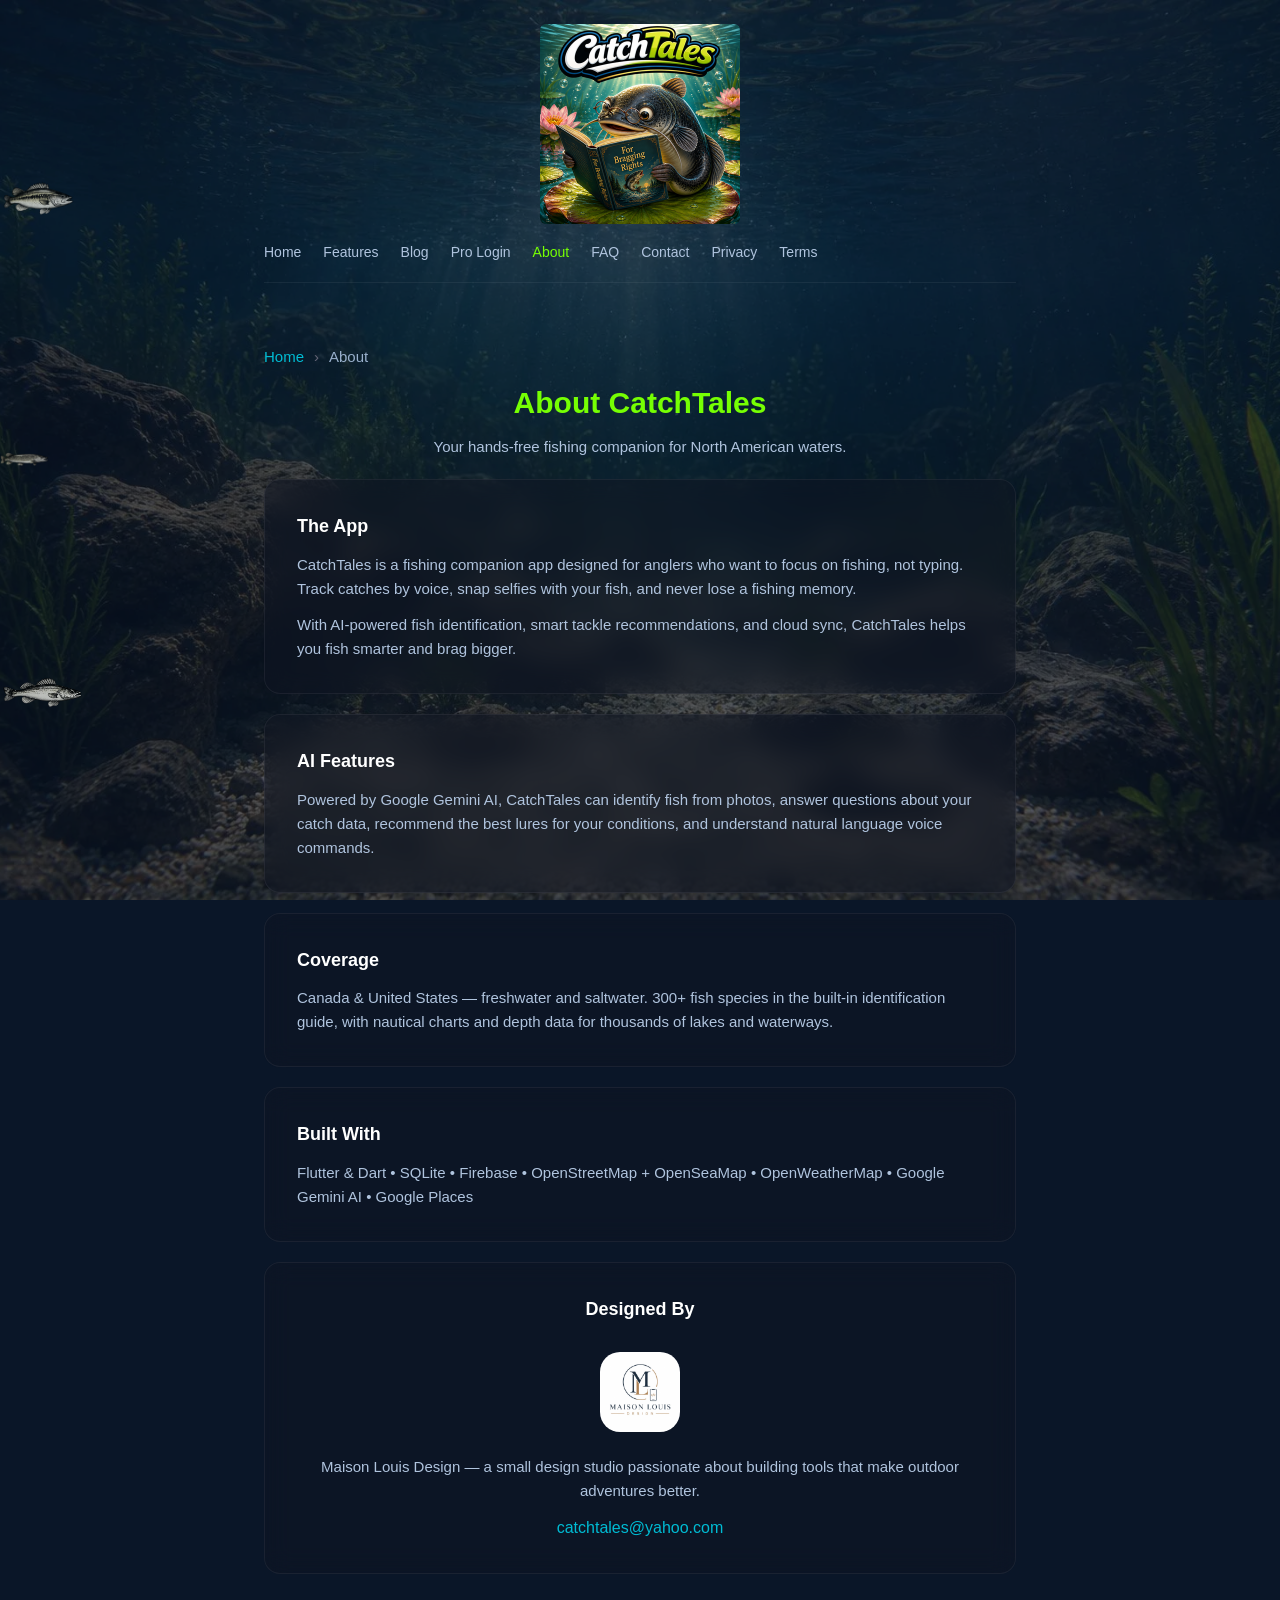
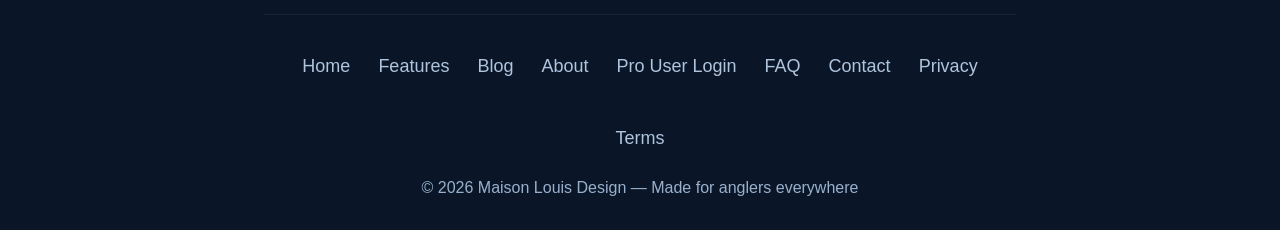
==== about/index.html @ 86d8cf23 "Fix header on all remaining pages (blog posts, Canada pages, etc.) to centered logo layout" ====
<!DOCTYPE html>
<html lang="en">
<head>
  <meta charset="UTF-8">
  <meta name="viewport" content="width=device-width, initial-scale=1.0">
  <link rel="icon" type="image/png" sizes="32x32" href="/catchtales.png">
  <link rel="icon" type="image/png" sizes="192x192" href="/catchtales-192.png">
  <link rel="apple-touch-icon" sizes="180x180" href="/catchtales-192.png">
  <title>About — CatchTales</title>
  <meta name="description" content="About CatchTales - the hands-free fishing companion app.">
  <style>
    * { margin: 0; padding: 0; box-sizing: border-box; -webkit-tap-highlight-color: transparent; }
    body {
      font-family: -apple-system, BlinkMacSystemFont, 'Segoe UI', Roboto, sans-serif;
      color: #FFFFFF; line-height: 1.6; overflow-x: hidden;
      background: #0A1628;
      font-size: clamp(15px, 1.1vw, 17px);
    }
    .underwater-bg {
      position: fixed; top: 0; left: 0;
      width: 100vw; height: 100vh; z-index: 0; overflow: hidden;
    }
    .underwater-bg img.bg { width: 100%; height: 100%; object-fit: cover; opacity: 0.6; }
    .underwater-bg .overlay {
      position: absolute; top: 0; left: 0;
      width: 100%; height: 100%;
      background: rgba(10, 22, 40, 0.45); z-index: 1; pointer-events: none;
    }
    .swim-fish { position: absolute; z-index: 2; opacity: 0.75; animation: swim linear infinite; pointer-events: none; }
    .swim-fish img { width: 100%; height: auto; transform: scaleX(-1); }
    .swim-fish.f1 { width: 75px; top: 20%; animation-duration: 24s; }
    .swim-fish.f2 { width: 50px; top: 50%; animation-duration: 30s; animation-delay: -8s; }
    .swim-fish.f3 { width: 85px; top: 75%; animation-duration: 20s; animation-delay: -15s; }
    @keyframes swim {
      0% { left: -140px; }
      100% { left: calc(100vw + 80px); }
    }
    .content { position: relative; z-index: 3; max-width: 800px; margin: 0 auto; padding: 0 max(24px, env(safe-area-inset-right)) 0 max(24px, env(safe-area-inset-left)); }

    header {padding:clamp(16px,2.5vw,24px) 0 8px;display:flex;flex-direction:column;align-items:center;border-bottom:1px solid rgba(255,255,255,.06);position:relative}
    .header-logo {margin-bottom:6px}
    .header-logo img {height:clamp(80px,16vw,200px);border-radius:6px;display:block;margin:0 auto}
    .nav-toggle {display:none;background:none;border:none;color:#B0C4DE;font-size:1.5em;cursor:pointer;padding:8px;min-width:44px;min-height:44px;touch-action:manipulation}
    header nav {display:flex;flex-wrap:wrap;gap:4px;width:100%;justify-content:flex-start}
    header nav a {color:#B0C4DE;text-decoration:none;font-size:clamp(13px,1.1vw,14px);margin-left:0;margin-right:18px;transition:color .2s;position:relative;min-height:44px;display:inline-flex;align-items:center;touch-action:manipulation}
    header nav a:hover {color:#76FF03}
    header nav a::after {content:'';position:absolute;bottom:0;left:0;width:0;height:2px;background:#76FF03;transition:width .2s}
    header nav a:hover::after {width:100%}
    header nav a:hover { color: #76FF03; }
    header nav a:active { opacity: 0.6; }
    header nav a.active { color: #76FF03; }

    .page-title { padding: clamp(24px, 5vw, 40px) 0 clamp(12px, 2vw, 20px); text-align: center; }
    .page-title h1 { font-size: clamp(1.4em, 4.5vw, 2em); color: #76FF03; }
    .page-title p { color: #B0C4DE; font-size: clamp(0.85em, 2.5vw, 1em); margin-top: 8px; }

    .about-card { background: rgba(14,20,34,0.5); backdrop-filter: blur(12px); border: 1px solid rgba(255,255,255,0.06); border-radius: 16px; padding: clamp(20px, 3.5vw, 32px); margin-bottom: 20px; }
    .about-card h2 { font-size: clamp(1em, 2.8vw, 1.2em); color: #fff; margin-bottom: clamp(8px, 1.5vw, 12px); }
    .about-card p { font-size: clamp(14px, 1.2vw, 15px); color: #B0C4DE; margin-bottom: 12px; }
    .about-card p:last-child { margin-bottom: 0; }
    .about-card .email { color: #00BCD4; text-decoration: none; font-size: clamp(14px, 1.3vw, 16px); }
    .about-card .email:hover { text-decoration: underline; }

    footer { padding: clamp(20px, 3vw, 30px) 0; border-top: 1px solid rgba(255,255,255,0.06); text-align: center; margin-top: clamp(24px, 4vw, 40px); }
    footer .links { display: flex; gap: clamp(14px, 2.5vw, 28px); justify-content: center; flex-wrap: wrap; margin-bottom: 14px; }
    footer .links a { color: #B0C4DE; text-decoration: none; font-size: clamp(14px, 1.5vw, 18px); transition: color 0.2s; min-height: 44px; display: inline-flex; align-items: center; touch-action: manipulation; }
    footer .links a:hover { color: #00BCD4; }
    footer .links a:active { opacity: 0.6; }
    footer .copy { color: #99B0CC; font-size: clamp(13px, 1.3vw, 16px); }

    @media (max-width: 700px) {
      header nav a { margin-left: 12px; }
    }
    @media (max-width: 600px) {
      .nav-toggle { display: none !important; }
      header { flex-direction: column; align-items: center; }
      .header-logo { margin-bottom: 6px; }
      header nav { display: flex; flex-wrap: wrap; justify-content: center; gap: 4px 12px; margin-top: 4px; }
      header nav a { margin-left: 0; padding: 4px 0; font-size: clamp(12px, 1.1vw, 14px); min-height: 36px; }
    }
  </style>

  <meta name="robots" content="index, follow">
  <link rel="canonical" href="https://catchtales.com/about/">
  <meta property="og:type" content="website">
  <meta property="og:url" content="https://catchtales.com/about/">
  <meta property="og:title" content="About — CatchTales">
  <meta property="og:description" content="About CatchTales - the hands-free fishing companion app.">
  <meta property="og:image" content="https://catchtales.com/images/og-image.jpg">
  <meta property="og:locale" content="en_US">
  <meta property="og:site_name" content="CatchTales">
  <meta name="twitter:card" content="summary_large_image">
  <meta name="twitter:title" content="About — CatchTales">
  <meta name="twitter:description" content="About CatchTales - the hands-free fishing companion app.">
  <meta name="twitter:image" content="https://catchtales.com/images/og-image.jpg">
  <link rel="manifest" href="/manifest.json">  <script type="application/ld+json">
  {
    "@context": "https://schema.org",
    "@type": "BreadcrumbList",
    "itemListElement": [{"@type":"ListItem","position":1,"name":"Home","item":"https://catchtales.com/"},{"@type":"ListItem","position":2,"name":"About","item":"https://catchtales.com/about/"}]
  }
  </script>
</head>
<body>
  <div class="underwater-bg">
    <img src="/underwater.webp" alt="" class="bg">
    <div class="overlay"></div>
    <div class="swim-fish f1"><img src="/tfish1.webp" alt=""></div>
    <div class="swim-fish f2"><img src="/tfish2.webp" alt=""></div>
    <div class="swim-fish f3"><img src="/tfish3.webp" alt=""></div>
  </div>

  <div class="content">
    <header>
      <div class="header-logo">
        <img src="/catchtales-logo.png" alt="CatchTales">
      </div>
      <button class="nav-toggle" onclick="document.getElementById('navLinks').classList.toggle('open')">☰</button>
      <nav id="navLinks">
        <a href="/">Home</a>
        <a href="/features/">Features</a>
        <a href="/blog/">Blog</a>
        <a href="/cloud/">Pro Login</a>
        <a href="/about/" class="active">About</a>
        <a href="/faq/">FAQ</a>
        <a href="/contact/">Contact</a>
        <a href="/privacy/">Privacy</a>
        <a href="/terms/">Terms</a>
      </nav>
    </header>

    <div class="page-title">
<div class="breadcrumb" style="display:flex;flex-wrap:wrap;gap:4px;padding:12px 0 0;position:relative;z-index:3;font-size:15px;"><a href="https://catchtales.com/" style="color:#00BCD4;text-decoration:none;font-size:15px;min-height:44px;display:inline-flex;align-items:center;">Home</a><span style="color:#667;font-size:15px;min-height:44px;display:inline-flex;align-items:center;margin:0 6px;">›</span><span style="color:#99B0CC;font-size:15px;min-height:44px;display:inline-flex;align-items:center;">About</span></div>
      <h1>About CatchTales</h1>
      <p>Your hands-free fishing companion for North American waters.</p>
    </div>

    <div class="about-card">
      <h2>The App</h2>
      <p>CatchTales is a fishing companion app designed for anglers who want to focus on fishing, not typing. Track catches by voice, snap selfies with your fish, and never lose a fishing memory.</p>
      <p>With AI-powered fish identification, smart tackle recommendations, and cloud sync, CatchTales helps you fish smarter and brag bigger.</p>
    </div>

    <div class="about-card">
      <h2>AI Features</h2>
      <p>Powered by Google Gemini AI, CatchTales can identify fish from photos, answer questions about your catch data, recommend the best lures for your conditions, and understand natural language voice commands.</p>
    </div>

    <div class="about-card">
      <h2>Coverage</h2>
      <p>Canada &amp; United States — freshwater and saltwater. 300+ fish species in the built-in identification guide, with nautical charts and depth data for thousands of lakes and waterways.</p>
    </div>

    <div class="about-card">
      <h2>Built With</h2>
      <p>Flutter &amp; Dart • SQLite • Firebase • OpenStreetMap + OpenSeaMap • OpenWeatherMap • Google Gemini AI • Google Places</p>
    </div>

    <div class="about-card" style="text-align: center;">
      <h2>Designed By</h2>
      <img loading="lazy" src="/contact_logo.webp" alt="Maison Louis Design" style="width: 80px; height: 80px; border-radius: 20px; margin: 16px 0;">
      <p>Maison Louis Design — a small design studio passionate about building tools that make outdoor adventures better.</p>
      <p><a href="mailto:catchtales@yahoo.com" class="email">catchtales@yahoo.com</a></p>
    </div>

    <footer>
      <div class="links">
        <a href="/">Home</a>
        <a href="/features/">Features</a>
        <a href="/blog/">Blog</a>
        <a href="/about/">About</a>
        <a href="/cloud/">Pro User Login</a>
        <a href="/faq/">FAQ</a>
        <a href="/contact/">Contact</a>
        <a href="/privacy/">Privacy</a>
        <a href="/terms/">Terms</a>
      </div>
      <p class="copy">© 2026 Maison Louis Design — Made for anglers everywhere</p>
    </footer>
  </div>
</body>
</html>
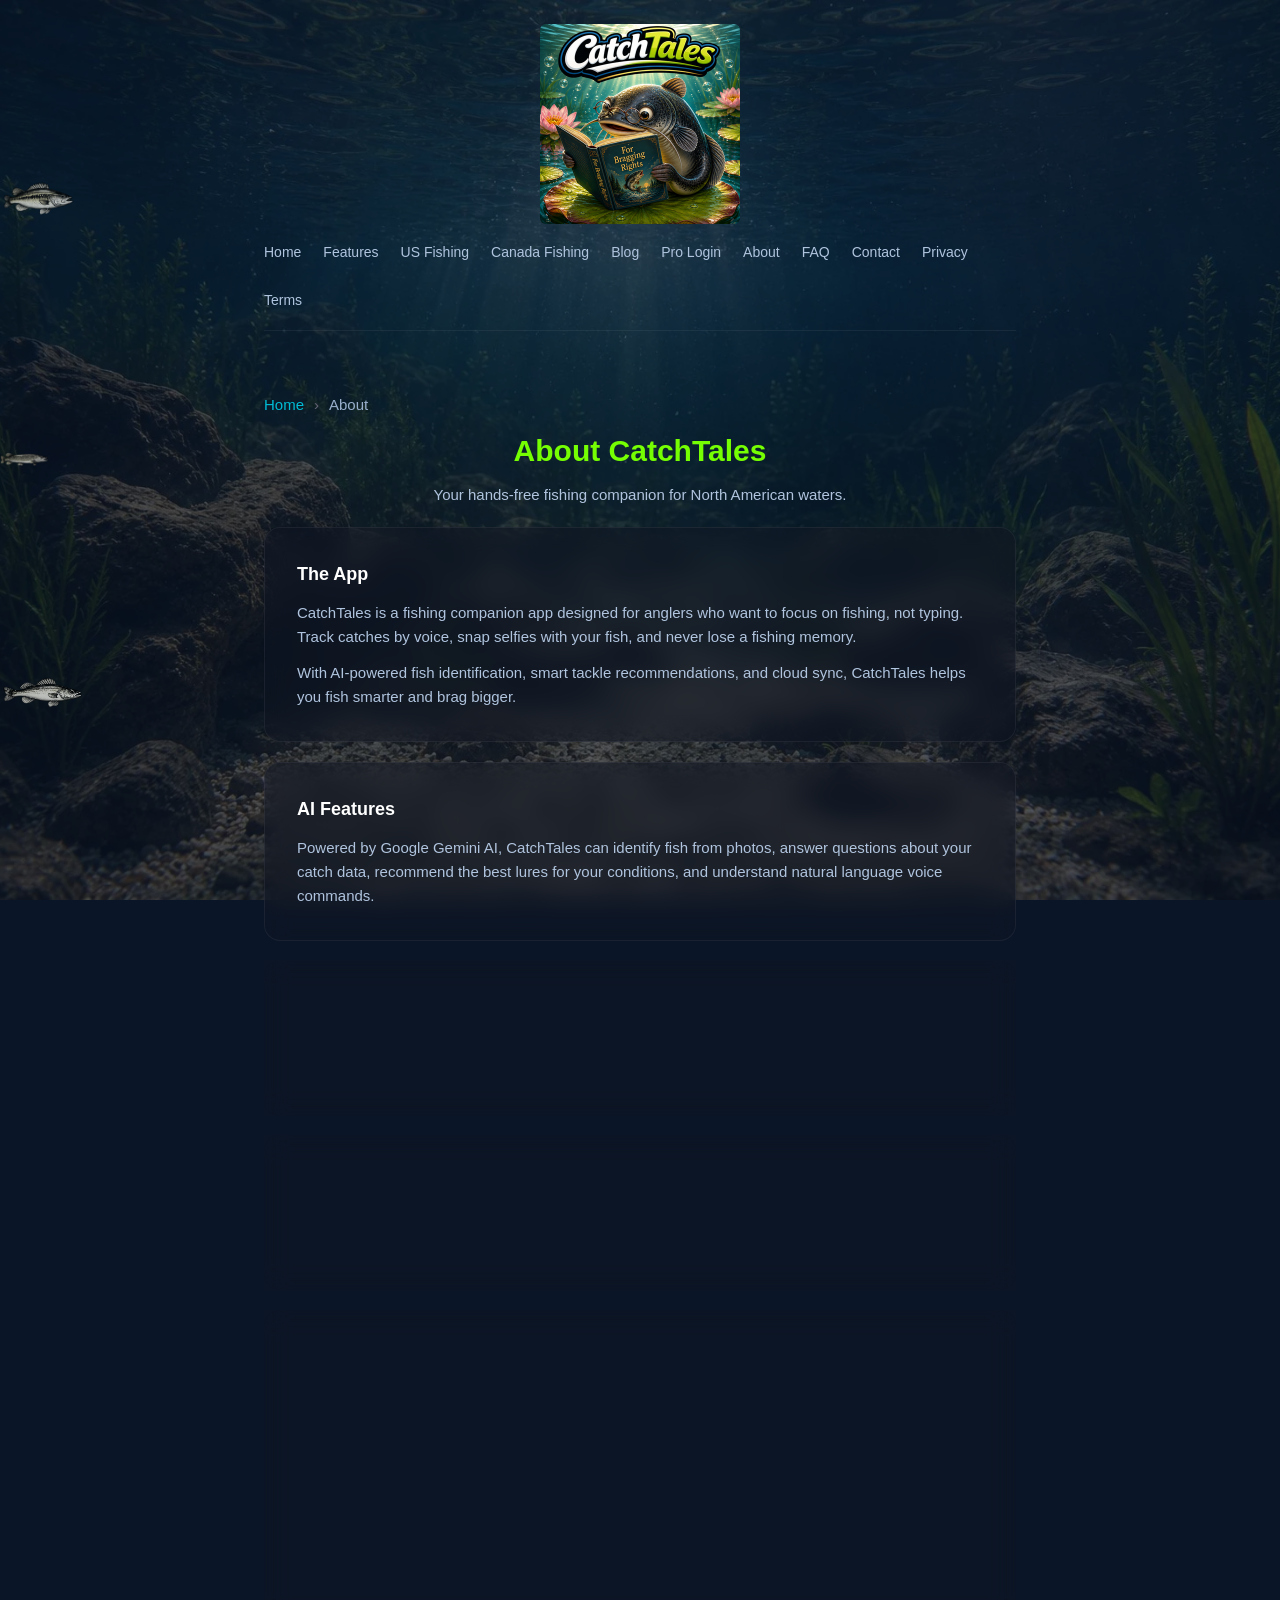
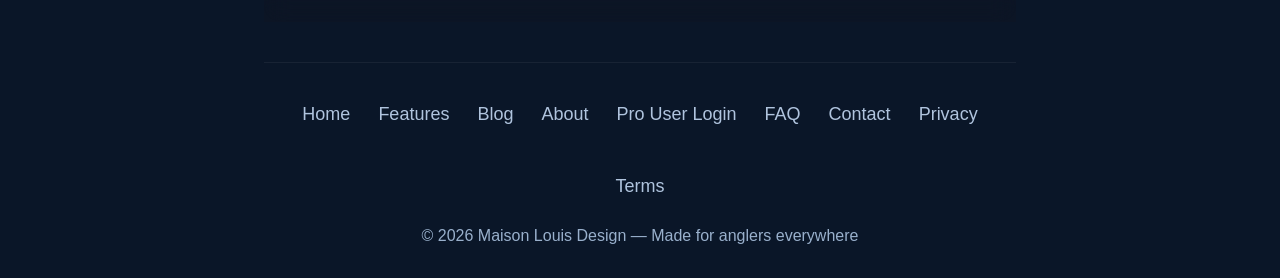
==== commit 951deae1: "Fix nav and footer on ALL 468 pages: consistent 11 links everywhere" ====
--- a/about/index.html
+++ b/about/index.html
@@ -116,17 +116,7 @@
         <img src="/catchtales-logo.png" alt="CatchTales">
       </div>
       <button class="nav-toggle" onclick="document.getElementById('navLinks').classList.toggle('open')">☰</button>
-      <nav id="navLinks">
-        <a href="/">Home</a>
-        <a href="/features/">Features</a>
-        <a href="/blog/">Blog</a>
-        <a href="/cloud/">Pro Login</a>
-        <a href="/about/" class="active">About</a>
-        <a href="/faq/">FAQ</a>
-        <a href="/contact/">Contact</a>
-        <a href="/privacy/">Privacy</a>
-        <a href="/terms/">Terms</a>
-      </nav>
+      <nav id="navLinks"><a href="/">Home</a><a href="/features/">Features</a><a href="/fishing-in-united-states/">US Fishing</a><a href="/fishing-in-canada/">Canada Fishing</a><a href="/blog/">Blog</a><a href="/cloud/">Pro Login</a><a href="/about/">About</a><a href="/faq/">FAQ</a><a href="/contact/">Contact</a><a href="/privacy/">Privacy</a><a href="/terms/">Terms</a></nav>
     </header>
 
     <div class="page-title">
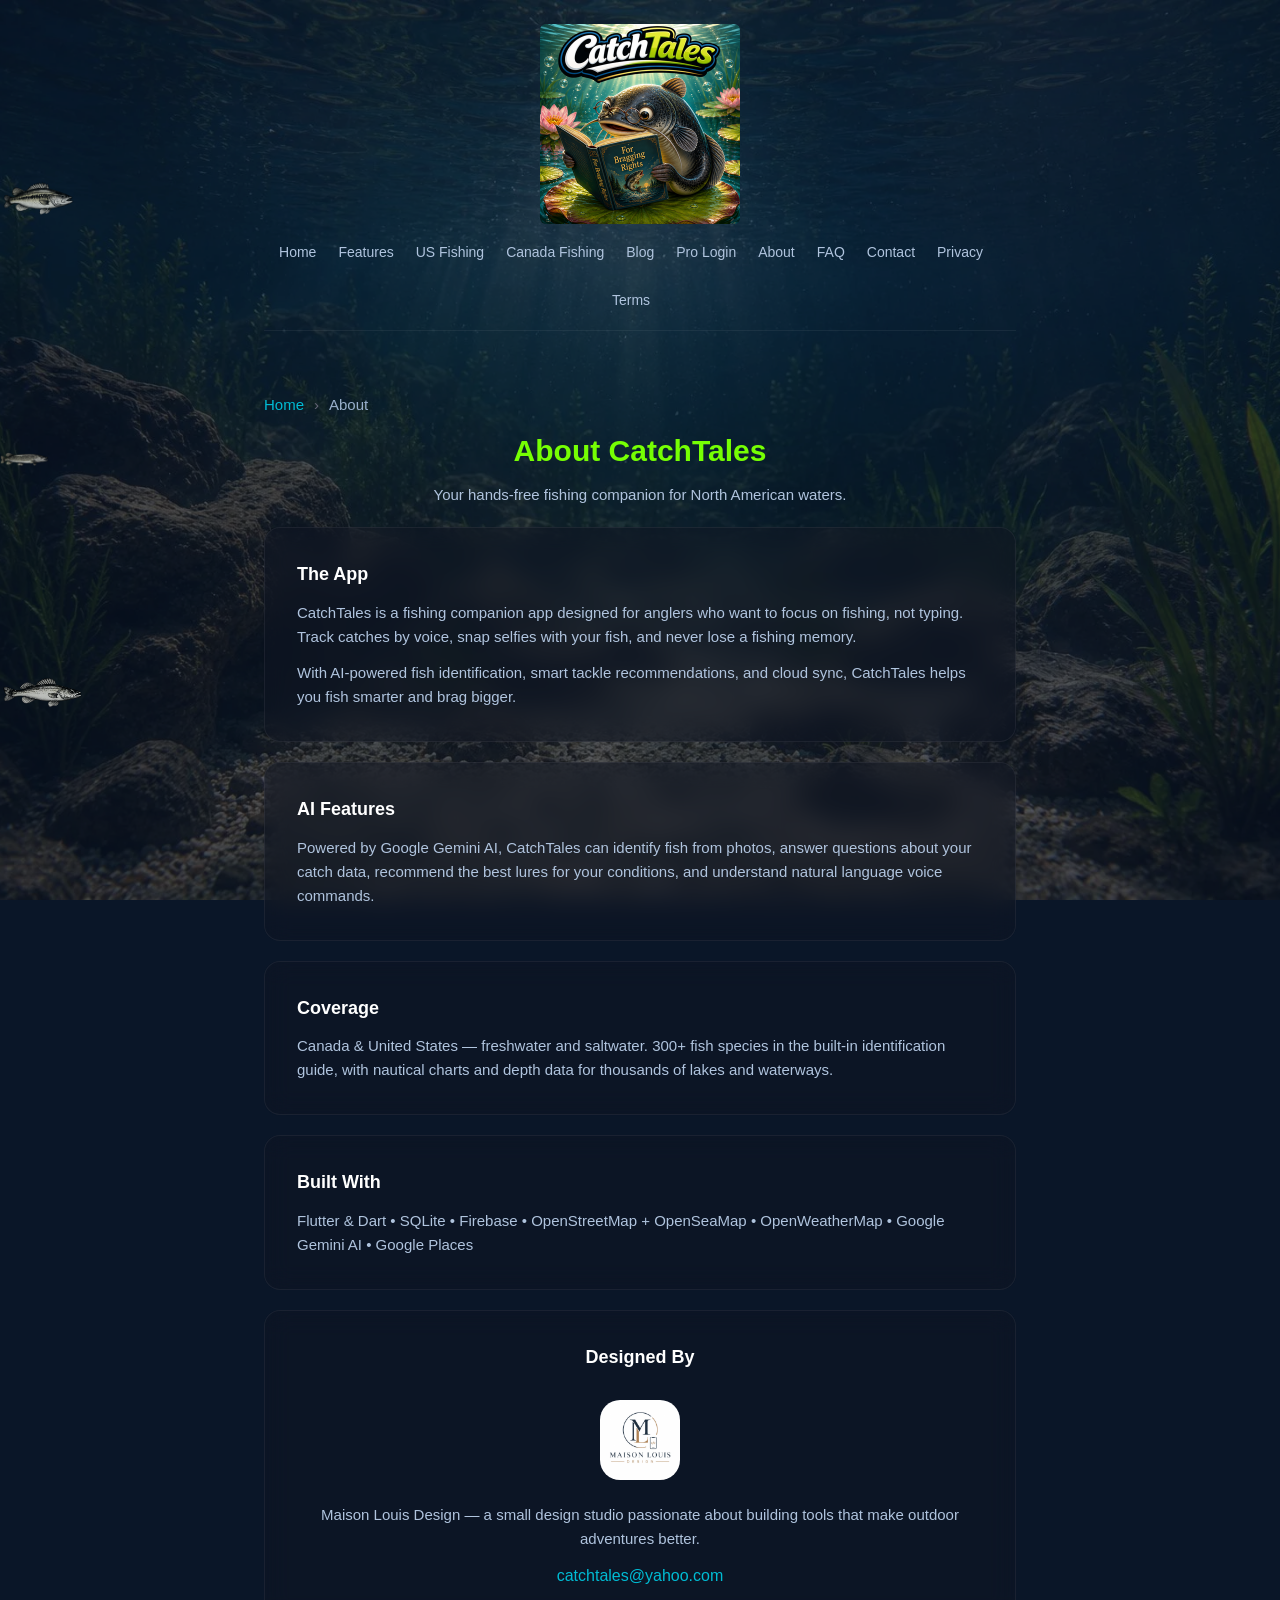
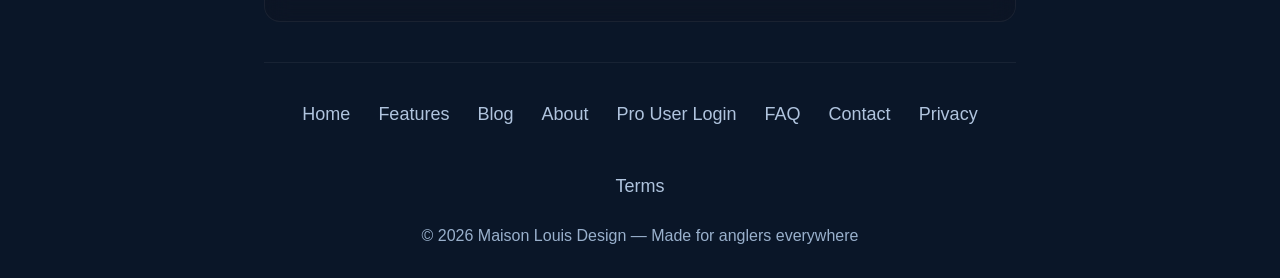
==== commit 30583ea6: "Center nav menu horizontally on all pages" ====
--- a/about/index.html
+++ b/about/index.html
@@ -41,7 +41,7 @@
     .header-logo {margin-bottom:6px}
     .header-logo img {height:clamp(80px,16vw,200px);border-radius:6px;display:block;margin:0 auto}
     .nav-toggle {display:none;background:none;border:none;color:#B0C4DE;font-size:1.5em;cursor:pointer;padding:8px;min-width:44px;min-height:44px;touch-action:manipulation}
-    header nav {display:flex;flex-wrap:wrap;gap:4px;width:100%;justify-content:flex-start}
+    header nav {display:flex;flex-wrap:wrap;gap:4px;width:100%;justify-content:center}
     header nav a {color:#B0C4DE;text-decoration:none;font-size:clamp(13px,1.1vw,14px);margin-left:0;margin-right:18px;transition:color .2s;position:relative;min-height:44px;display:inline-flex;align-items:center;touch-action:manipulation}
     header nav a:hover {color:#76FF03}
     header nav a::after {content:'';position:absolute;bottom:0;left:0;width:0;height:2px;background:#76FF03;transition:width .2s}
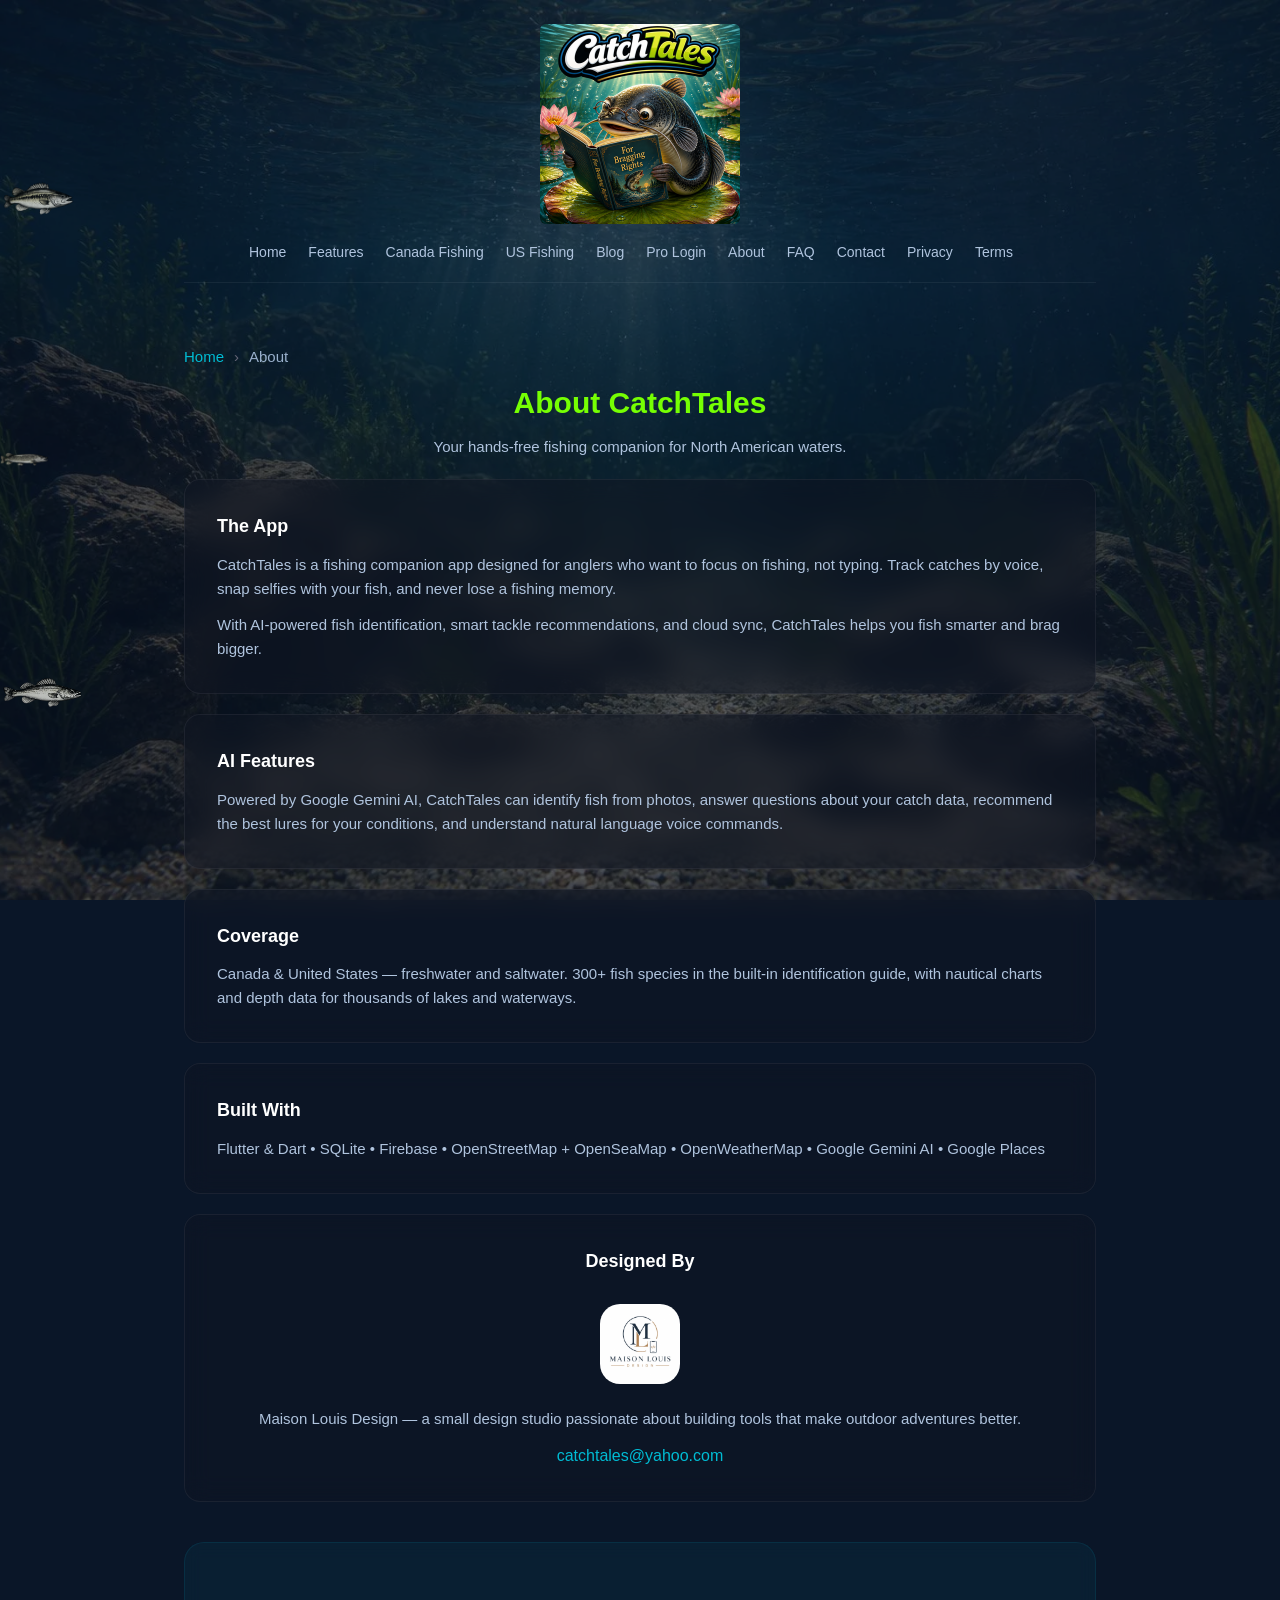
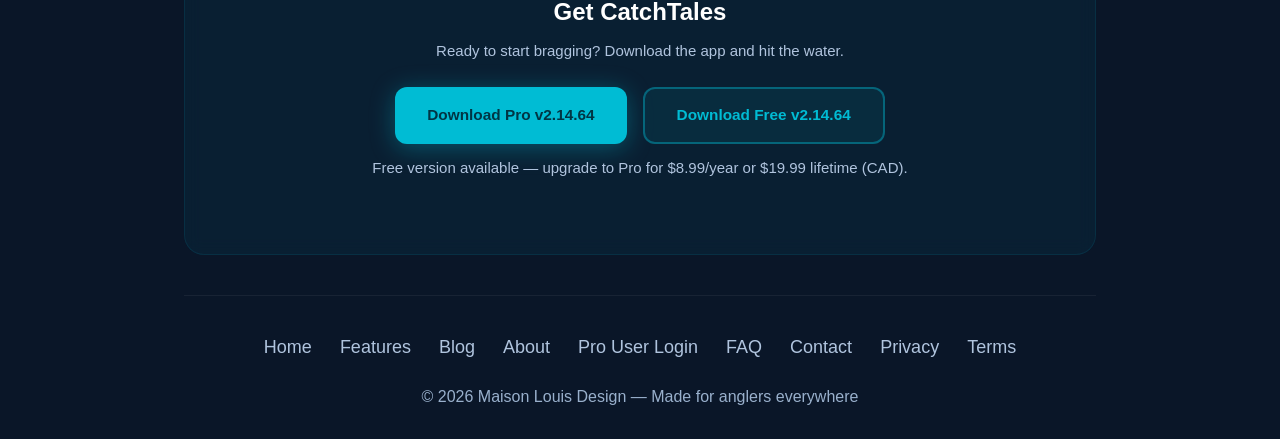
==== commit 414a528a: "Add download section CSS to all pages that were missing it" ====
--- a/about/index.html
+++ b/about/index.html
@@ -35,12 +35,12 @@
       0% { left: -140px; }
       100% { left: calc(100vw + 80px); }
     }
-    .content { position: relative; z-index: 3; max-width: 800px; margin: 0 auto; padding: 0 max(24px, env(safe-area-inset-right)) 0 max(24px, env(safe-area-inset-left)); }
+    .content { position: relative; z-index: 3; max-width: 960px; margin: 0 auto; padding: 0 max(24px, env(safe-area-inset-right)) 0 max(24px, env(safe-area-inset-left)); }
 
     header {padding:clamp(16px,2.5vw,24px) 0 8px;display:flex;flex-direction:column;align-items:center;border-bottom:1px solid rgba(255,255,255,.06);position:relative}
     .header-logo {margin-bottom:6px}
     .header-logo img {height:clamp(80px,16vw,200px);border-radius:6px;display:block;margin:0 auto}
-    .nav-toggle {display:none;background:none;border:none;color:#B0C4DE;font-size:1.5em;cursor:pointer;padding:8px;min-width:44px;min-height:44px;touch-action:manipulation}
+    .nav-toggle {display:none!important;background:none;border:none;color:#B0C4DE;font-size:1.5em;cursor:pointer;padding:8px;min-width:44px;min-height:44px;touch-action:manipulation}
     header nav {display:flex;flex-wrap:wrap;gap:4px;width:100%;justify-content:center}
     header nav a {color:#B0C4DE;text-decoration:none;font-size:clamp(13px,1.1vw,14px);margin-left:0;margin-right:18px;transition:color .2s;position:relative;min-height:44px;display:inline-flex;align-items:center;touch-action:manipulation}
     header nav a:hover {color:#76FF03}
@@ -78,7 +78,14 @@
       header nav { display: flex; flex-wrap: wrap; justify-content: center; gap: 4px 12px; margin-top: 4px; }
       header nav a { margin-left: 0; padding: 4px 0; font-size: clamp(12px, 1.1vw, 14px); min-height: 36px; }
     }
-  </style>
+  
+    .download { padding: clamp(30px, 5vw, 50px) 0; text-align: center; margin: clamp(24px, 4vw, 40px) 0; border-radius: 20px; background: rgba(0,188,212,0.06); border: 1px solid rgba(0,188,212,0.1); backdrop-filter: blur(8px); }
+    .download h2 { font-size: clamp(1.2em, 4vw, 1.6em); color: #fff; margin-bottom: 8px; }
+    .download p { color: #B0C4DE; margin-bottom: clamp(16px, 3vw, 24px); font-size: clamp(0.9em, 2.5vw, 1em); }
+    .download-buttons { display: flex; gap: clamp(10px, 2vw, 16px); justify-content: center; flex-wrap: wrap; }
+    .version-note { font-size: clamp(0.7em, 2vw, 0.8em); color: #667; margin-top: 12px; }
+
+    .btn {display:inline-flex;align-items:center;gap:8px;padding:clamp(12px,2vw,14px) clamp(24px,3vw,32px);border-radius:12px;font-size:clamp(14px,1.2vw,16px);font-weight:600;text-decoration:none;cursor:pointer;min-height:48px} .btn-primary {background:#00BCD4;color:#003544;box-shadow:0 4px 25px rgba(0,188,212,.35)} .btn-primary:hover {transform:translateY(-3px);box-shadow:0 8px 35px rgba(0,188,212,.5)} .btn-secondary {background:rgba(0,188,212,.08);color:#00BCD4;border:2px solid rgba(0,188,212,.4)} .btn-secondary:hover {background:rgba(0,188,212,.18);transform:translateY(-3px);border-color:#00BCD4}</style>
 
   <meta name="robots" content="index, follow">
   <link rel="canonical" href="https://catchtales.com/about/">
@@ -116,7 +123,7 @@
         <img src="/catchtales-logo.png" alt="CatchTales">
       </div>
       <button class="nav-toggle" onclick="document.getElementById('navLinks').classList.toggle('open')">☰</button>
-      <nav id="navLinks"><a href="/">Home</a><a href="/features/">Features</a><a href="/fishing-in-united-states/">US Fishing</a><a href="/fishing-in-canada/">Canada Fishing</a><a href="/blog/">Blog</a><a href="/cloud/">Pro Login</a><a href="/about/">About</a><a href="/faq/">FAQ</a><a href="/contact/">Contact</a><a href="/privacy/">Privacy</a><a href="/terms/">Terms</a></nav>
+      <nav id="navLinks"><a href="/">Home</a><a href="/features/">Features</a><a href="/fishing-in-canada/">Canada Fishing</a><a href="/fishing-in-united-states/">US Fishing</a><a href="/blog/">Blog</a><a href="/cloud/">Pro Login</a><a href="/about/">About</a><a href="/faq/">FAQ</a><a href="/contact/">Contact</a><a href="/privacy/">Privacy</a><a href="/terms/">Terms</a></nav>
     </header>
 
     <div class="page-title">
@@ -153,7 +160,18 @@
       <p><a href="mailto:catchtales@yahoo.com" class="email">catchtales@yahoo.com</a></p>
     </div>
 
-    <footer>
+        <!-- Download -->
+    <div class="download">
+      <h2>Get CatchTales</h2>
+      <p>Ready to start bragging? Download the app and hit the water.</p>
+      <div class="download-buttons">
+        <a href="/download/CatchTales-v2.14.64-pro.apk" class="btn btn-primary" download="CatchTales-v2.14.64-pro.apk" style="color:#003544;">Download Pro v2.14.64</a>
+        <a href="/download/CatchTales-v2.14.64-free.apk" class="btn btn-secondary" download="CatchTales-v2.14.64-free.apk" style="color:#00BCD4;">Download Free v2.14.64</a>
+      </div>
+      <p class="version-note">Free version available — upgrade to Pro for $8.99/year or $19.99 lifetime (CAD).</p>
+    </div>
+
+<footer>
       <div class="links">
         <a href="/">Home</a>
         <a href="/features/">Features</a>
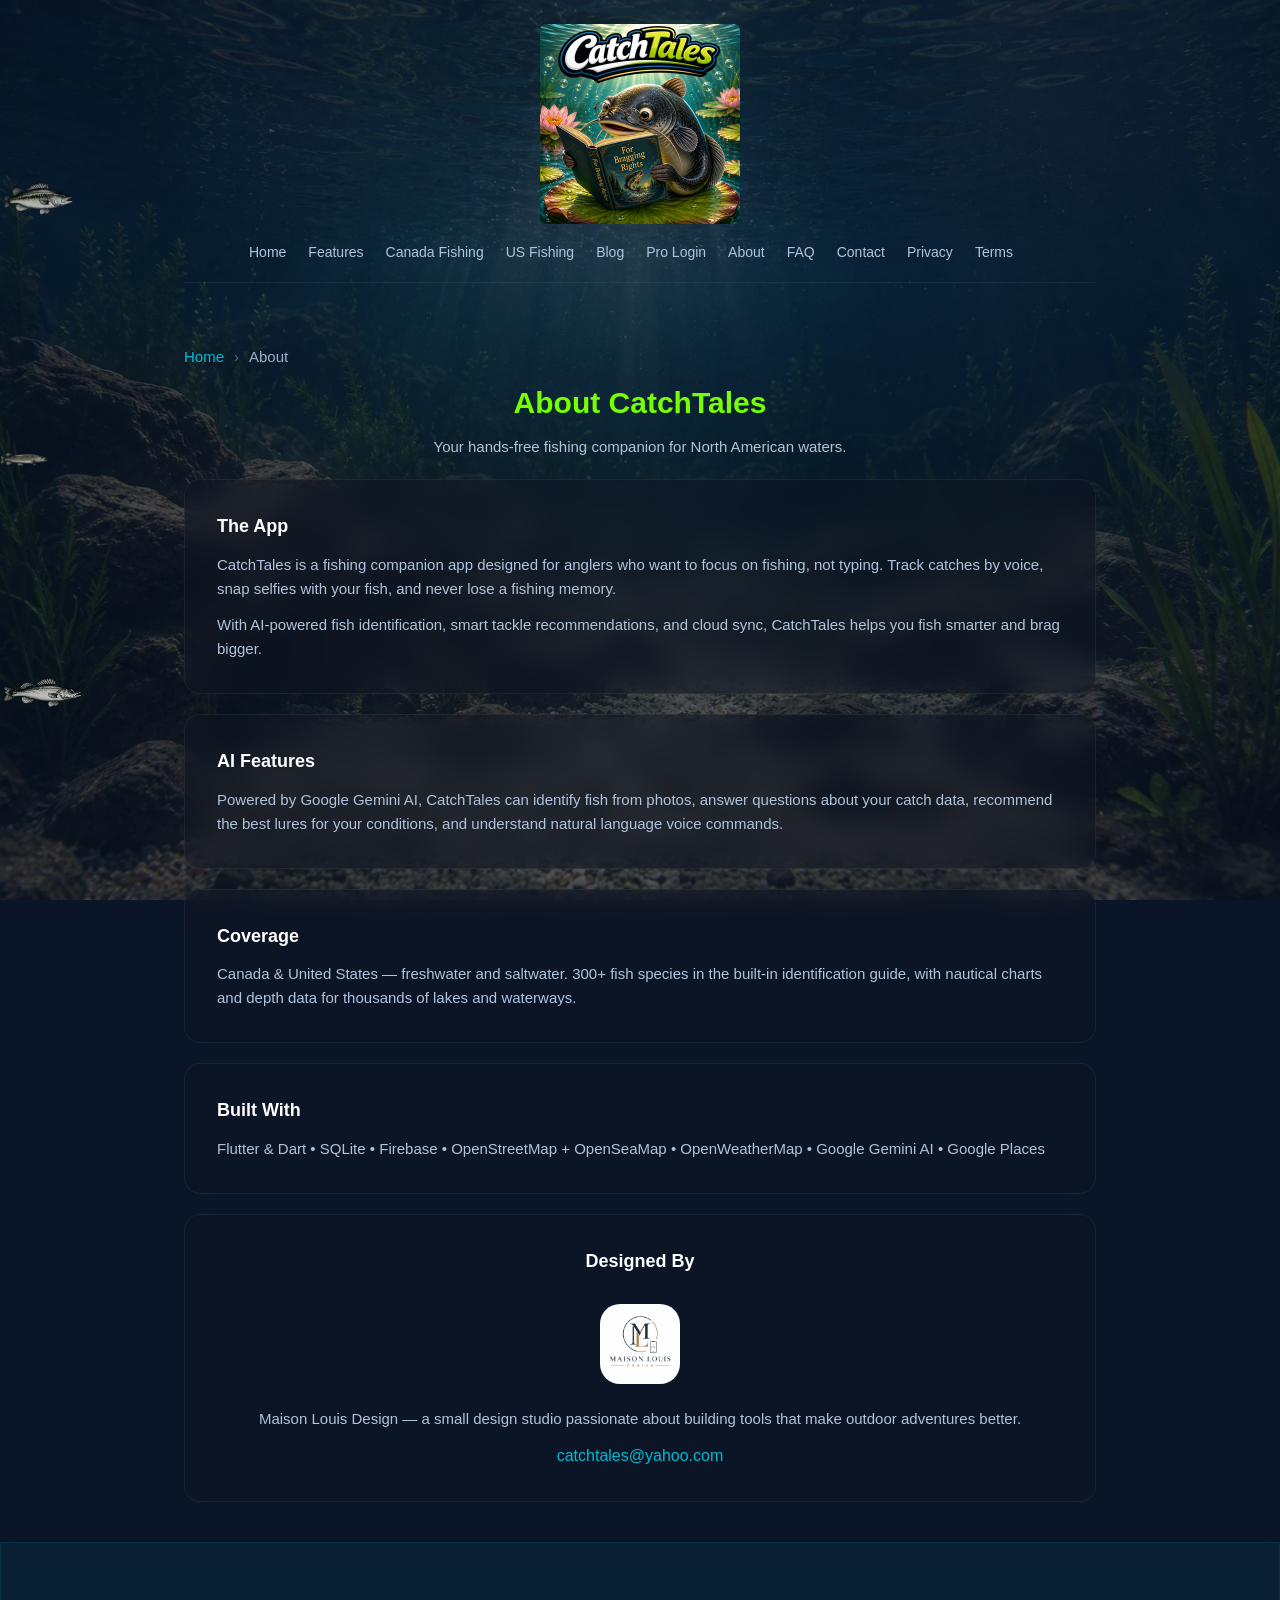
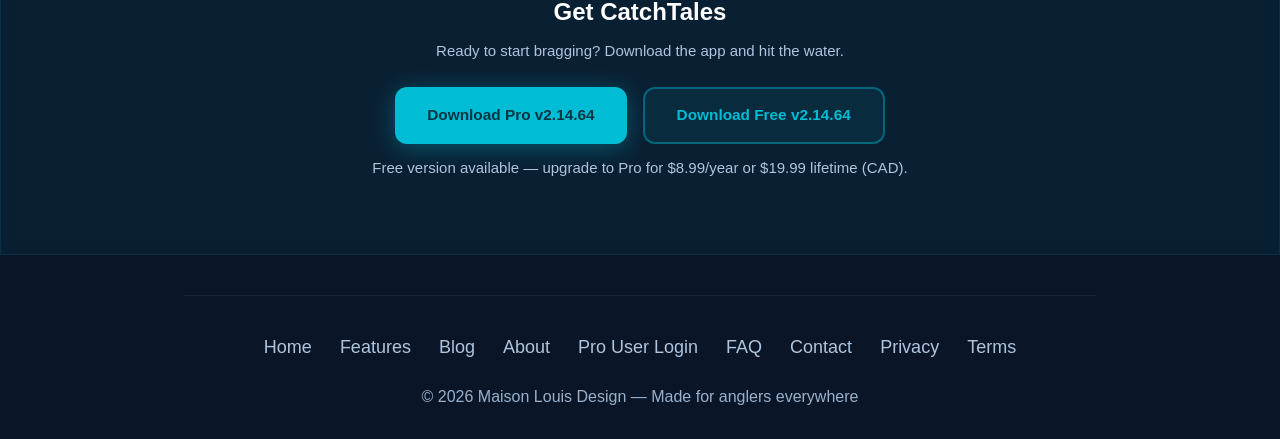
==== commit 73c5d0b7: "full-width blur download section on all pages" ====
--- a/about/index.html
+++ b/about/index.html
@@ -79,7 +79,13 @@
       header nav a { margin-left: 0; padding: 4px 0; font-size: clamp(12px, 1.1vw, 14px); min-height: 36px; }
     }
   
-    .download { padding: clamp(30px, 5vw, 50px) 0; text-align: center; margin: clamp(24px, 4vw, 40px) 0; border-radius: 20px; background: rgba(0,188,212,0.06); border: 1px solid rgba(0,188,212,0.1); backdrop-filter: blur(8px); }
+    .download { padding: clamp(30px, 5vw, 50px) 0; text-align: center; margin: clamp(24px, 4vw, 40px) 0; border-radius: 20px; background: rgba(0,188,212,0.06); border: 1px solid rgba(0,188,212,0.1); backdrop-filter: blur(8px);
+  width: 100vw;
+  margin-left: calc(-50vw + 50%);
+  padding-left: max(24px, env(safe-area-inset-left));
+  padding-right: max(24px, env(safe-area-inset-right));
+  border-radius: 0;
+  box-sizing: border-box;}
     .download h2 { font-size: clamp(1.2em, 4vw, 1.6em); color: #fff; margin-bottom: 8px; }
     .download p { color: #B0C4DE; margin-bottom: clamp(16px, 3vw, 24px); font-size: clamp(0.9em, 2.5vw, 1em); }
     .download-buttons { display: flex; gap: clamp(10px, 2vw, 16px); justify-content: center; flex-wrap: wrap; }
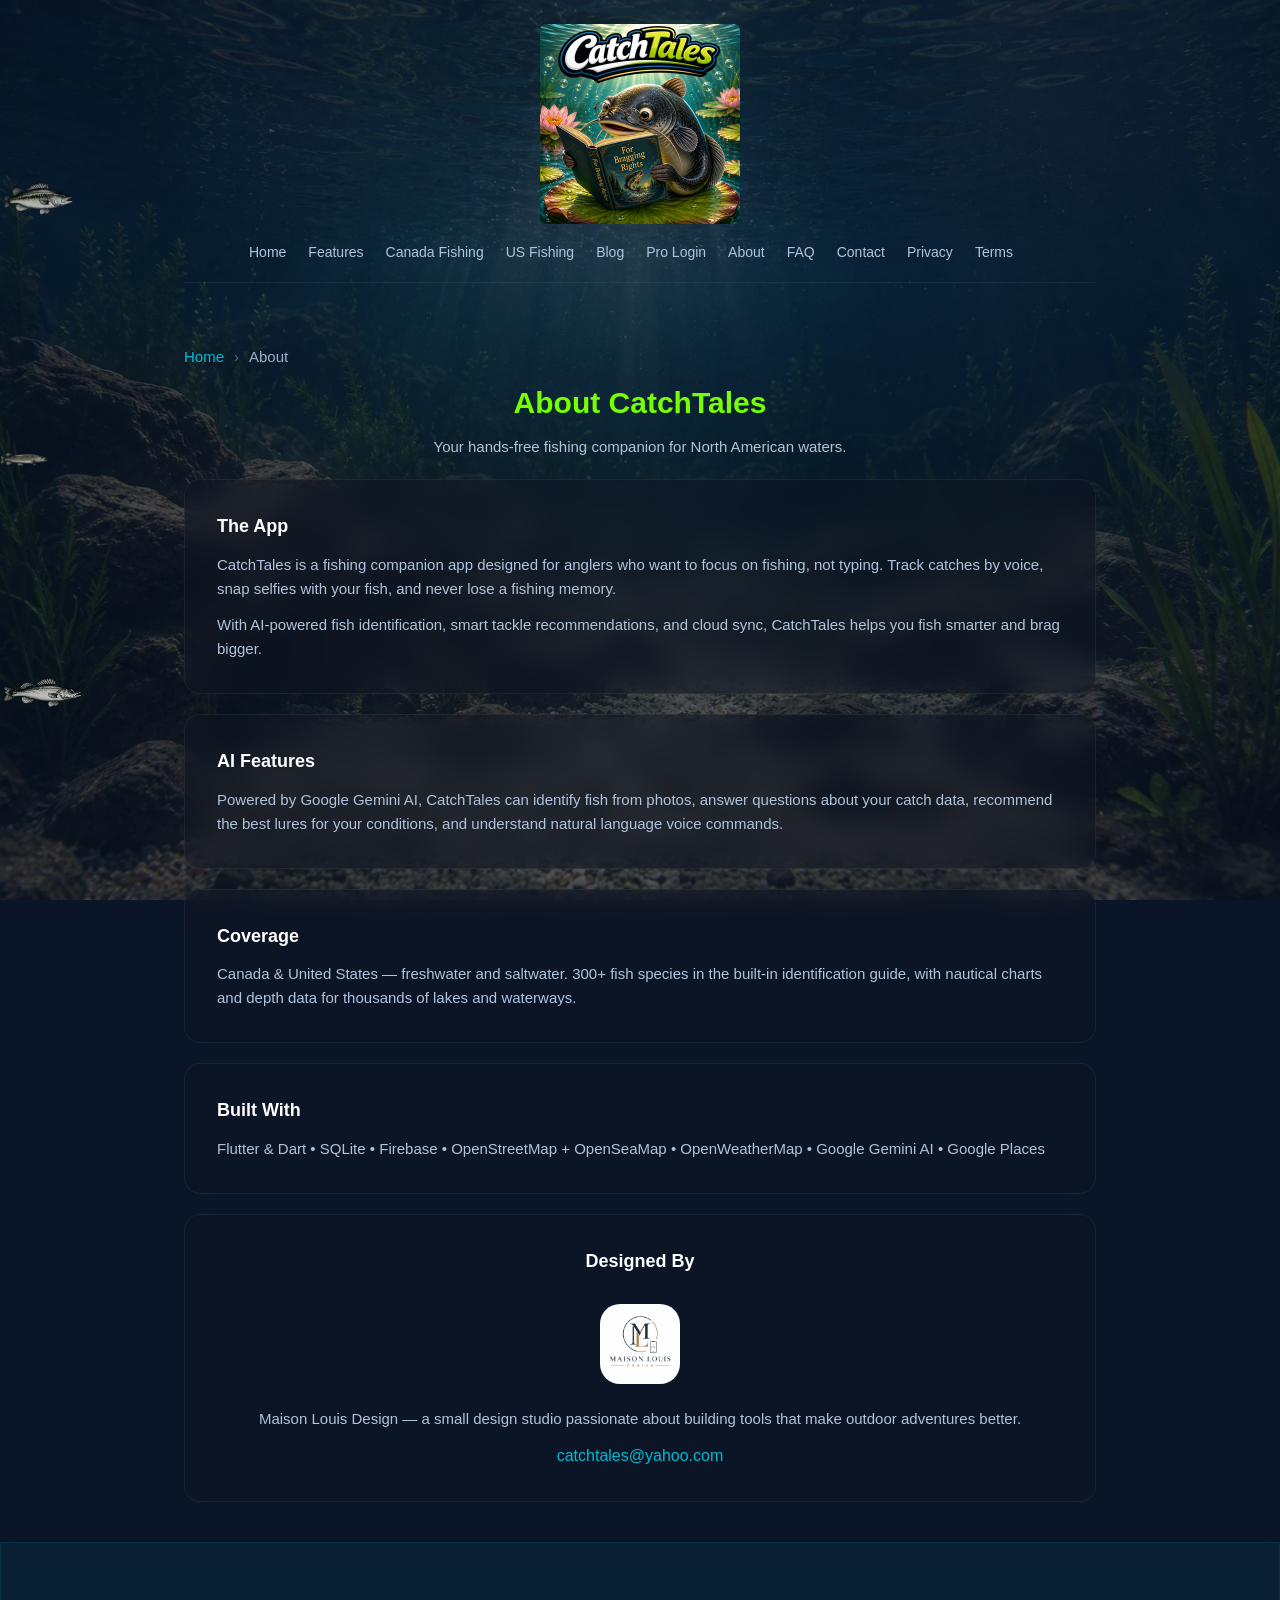
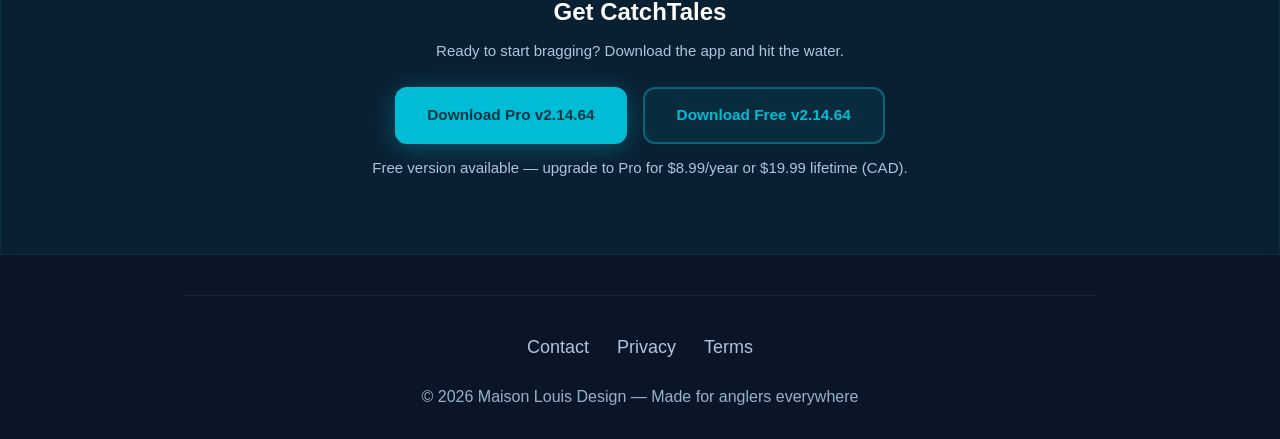
==== commit e172155f: "fix footer: only Contact, Privacy, Terms links on all pages" ====
--- a/about/index.html
+++ b/about/index.html
@@ -179,12 +179,6 @@
 
 <footer>
       <div class="links">
-        <a href="/">Home</a>
-        <a href="/features/">Features</a>
-        <a href="/blog/">Blog</a>
-        <a href="/about/">About</a>
-        <a href="/cloud/">Pro User Login</a>
-        <a href="/faq/">FAQ</a>
         <a href="/contact/">Contact</a>
         <a href="/privacy/">Privacy</a>
         <a href="/terms/">Terms</a>
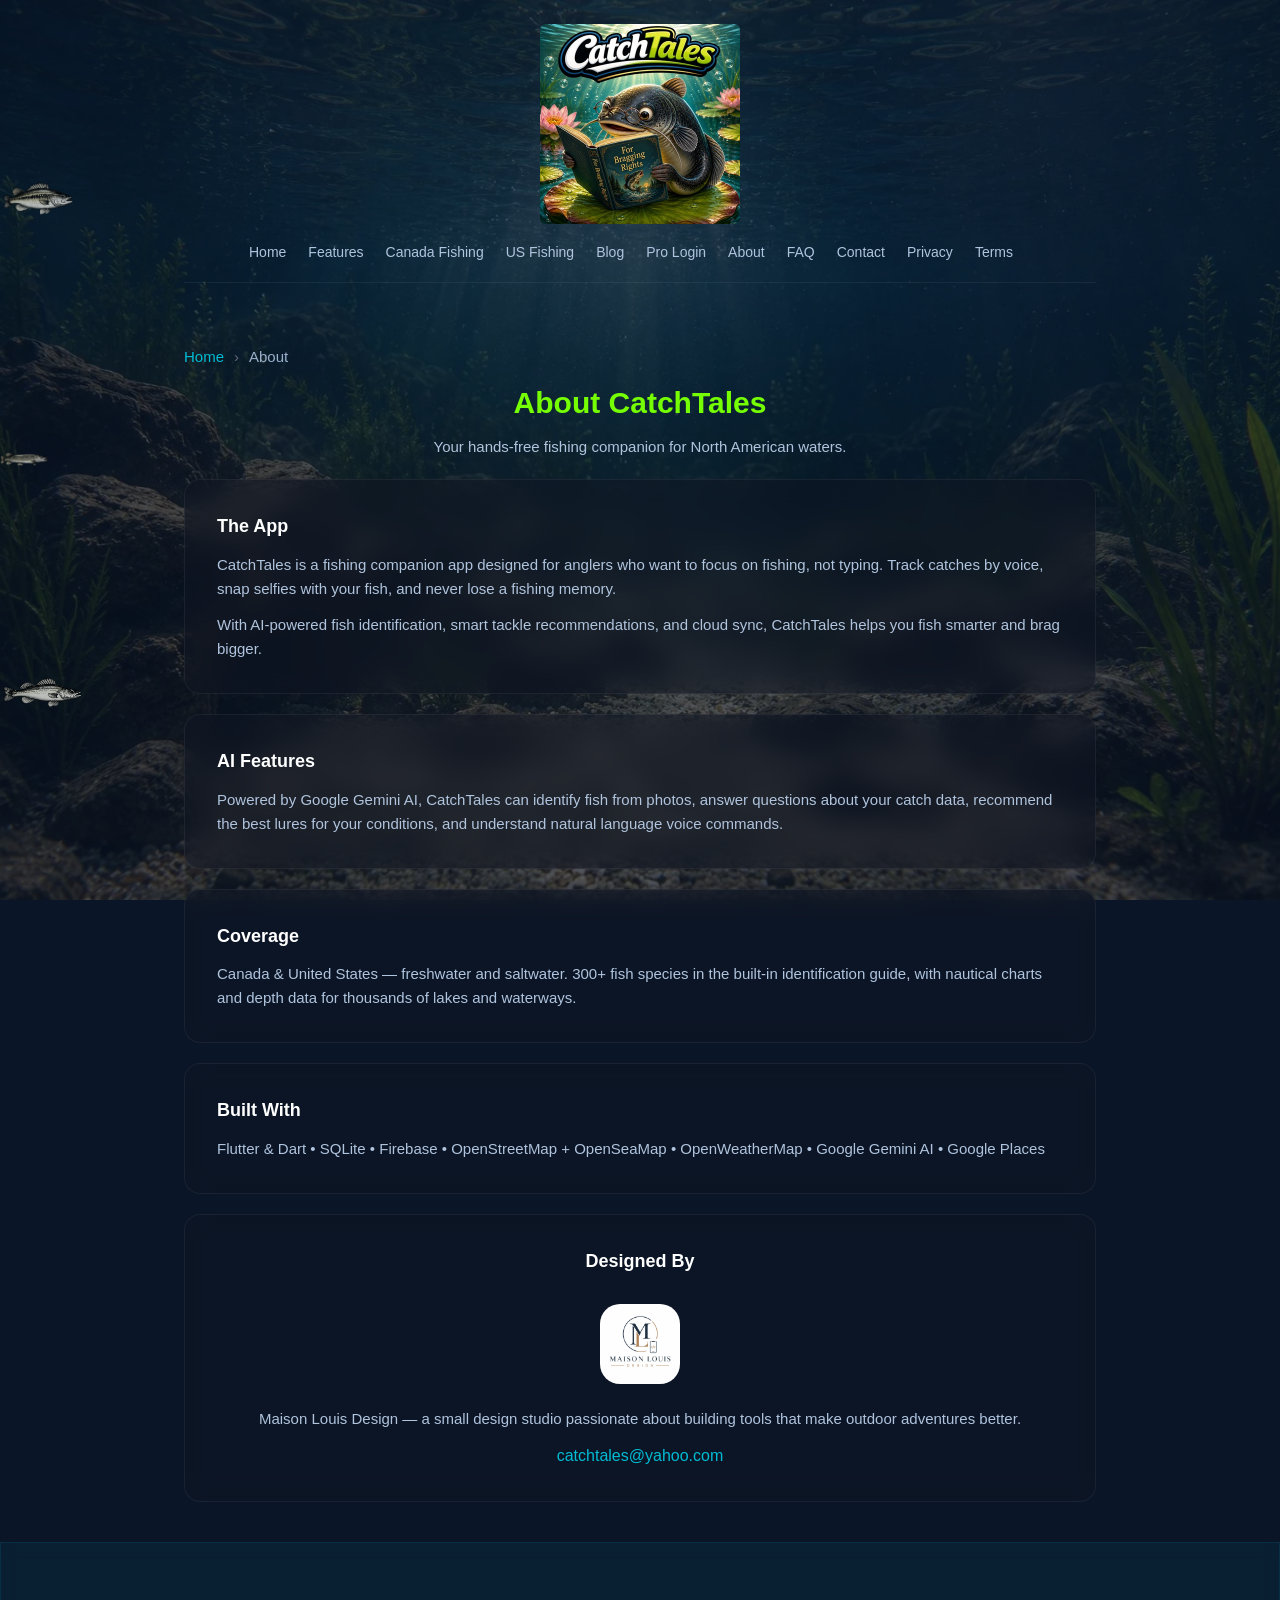
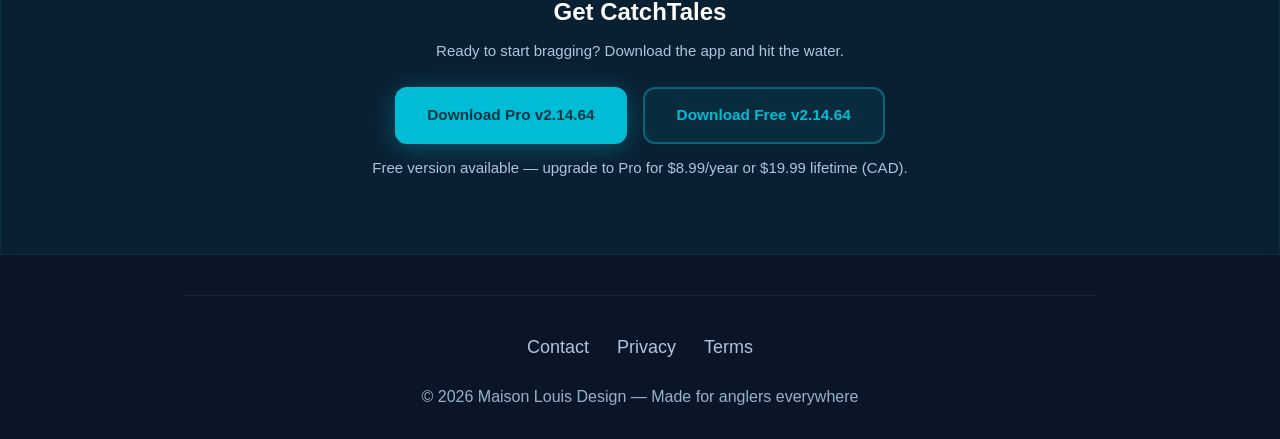
==== commit 091846f2: "convert catchtales-logo.png to WebP (328KB->86KB), update all 465 HTML references, remove unused log" ====
--- a/about/index.html
+++ b/about/index.html
@@ -126,7 +126,7 @@
   <div class="content">
     <header>
       <div class="header-logo">
-        <img src="/catchtales-logo.png" alt="CatchTales">
+        <img src="/catchtales-logo.webp" alt="CatchTales">
       </div>
       <button class="nav-toggle" onclick="document.getElementById('navLinks').classList.toggle('open')">☰</button>
       <nav id="navLinks"><a href="/">Home</a><a href="/features/">Features</a><a href="/fishing-in-canada/">Canada Fishing</a><a href="/fishing-in-united-states/">US Fishing</a><a href="/blog/">Blog</a><a href="/cloud/">Pro Login</a><a href="/about/">About</a><a href="/faq/">FAQ</a><a href="/contact/">Contact</a><a href="/privacy/">Privacy</a><a href="/terms/">Terms</a></nav>
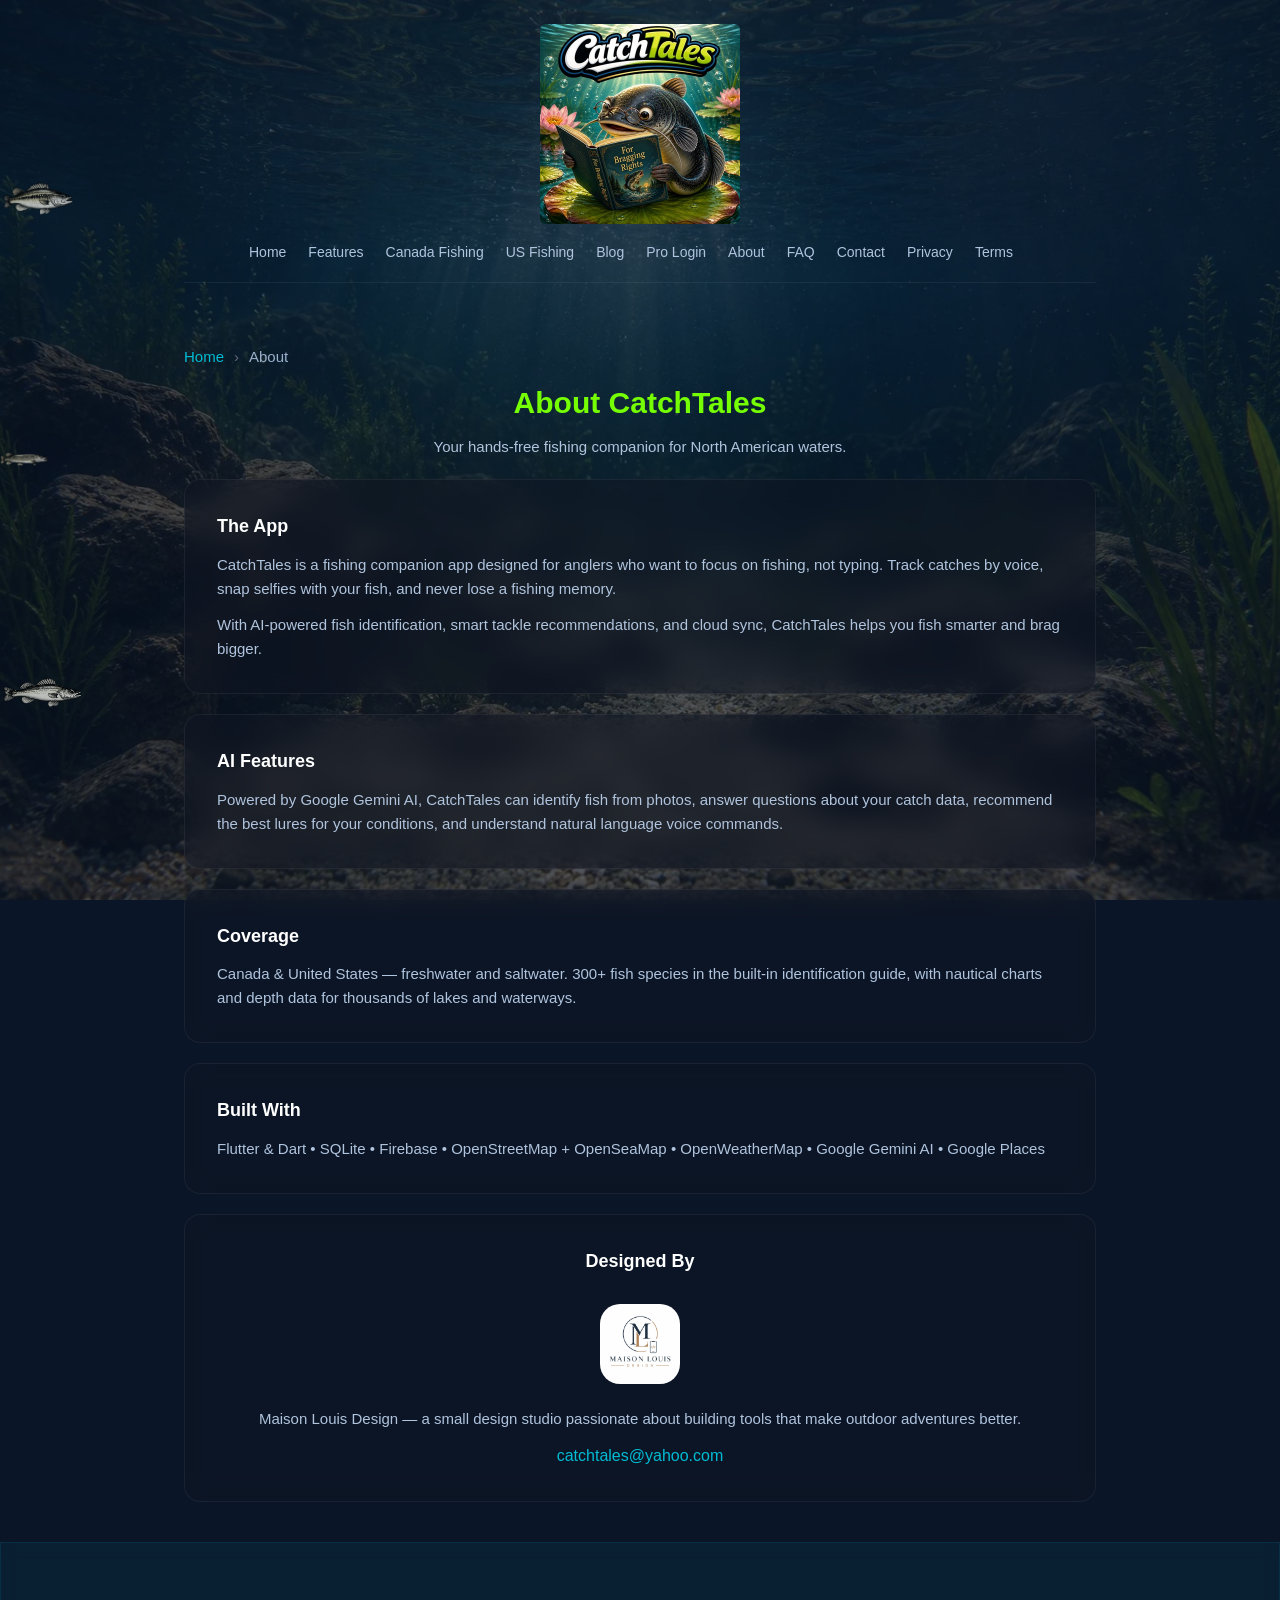
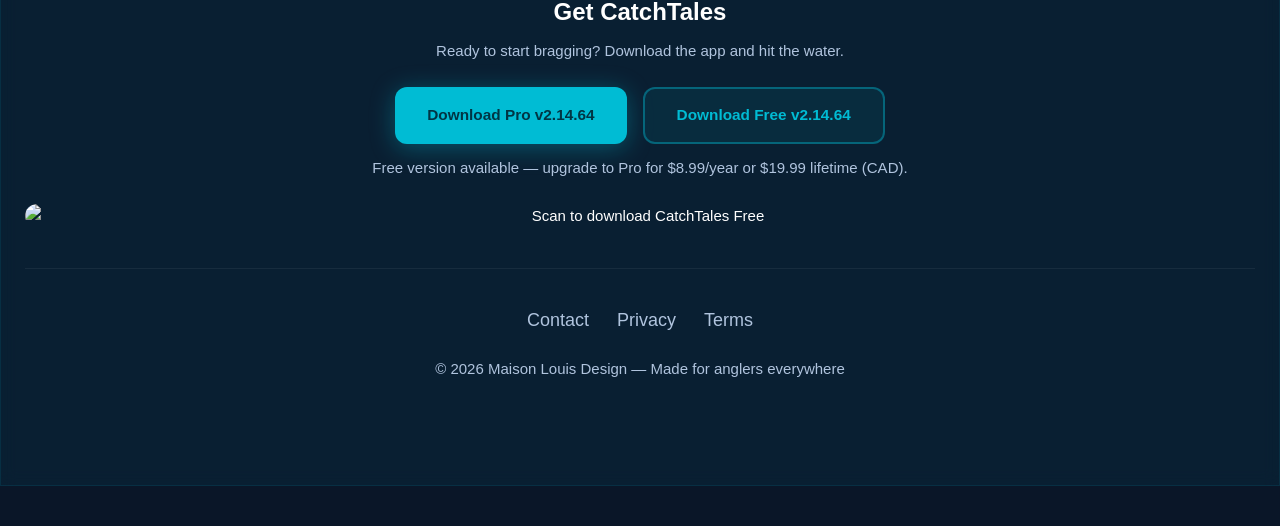
==== commit 9e11d3f5: "QR codes on download sections + fix Tools grid layout (Fishing Guides side-by-side)" ====
--- a/about/index.html
+++ b/about/index.html
@@ -175,7 +175,8 @@
         <a href="/download/CatchTales-v2.14.64-free.apk" class="btn btn-secondary" download="CatchTales-v2.14.64-free.apk" style="color:#00BCD4;">Download Free v2.14.64</a>
       </div>
       <p class="version-note">Free version available — upgrade to Pro for $8.99/year or $19.99 lifetime (CAD).</p>
-    </div>
+    <img src="https://api.qrserver.com/v1/create-qr-code/?size=130x130&data=https://catchtales.com/download/CatchTales-v2.14.68-free.apk" alt="Scan to download CatchTales Free" style="display:block;margin:16px auto 0;border-radius:12px;">
+    
 
 <footer>
       <div class="links">
